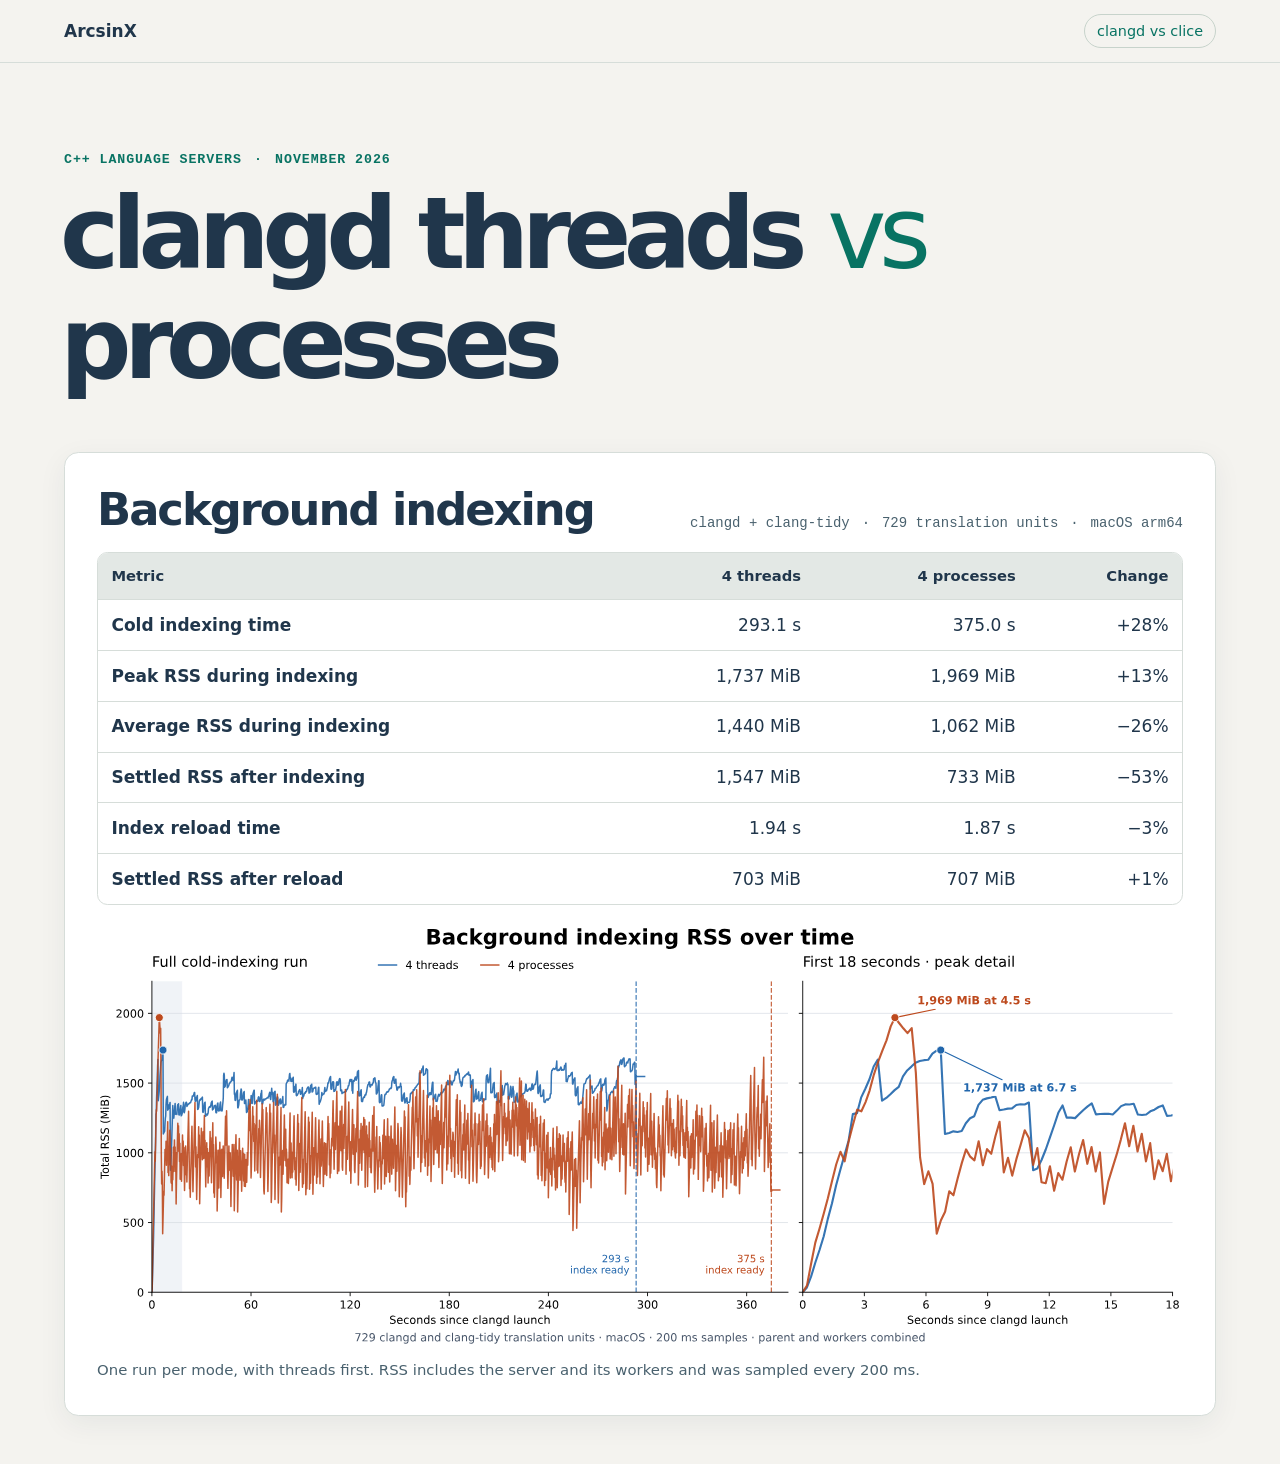
==== clangd-threads-vs-processes/index.html @ b86edfb2 "Publish clangd threads versus processes benchmark" ====
<!doctype html>
<html lang="en">
<head>
  <meta charset="utf-8">
  <meta name="viewport" content="width=device-width, initial-scale=1">
  <meta name="description" content="Background indexing time and memory for clangd with four threads or four worker processes.">
  <title>clangd threads vs processes</title>
  <link rel="canonical" href="https://arcsinx.github.io/clangd-threads-vs-processes/">
  <link rel="stylesheet" href="../clangd-vs-clice/style.css">
  <style>
    main { padding-bottom: 3rem; }
    .comparison { margin-top: 1.1rem; border: 1px solid var(--line); border-radius: .65rem; }
    .comparison table { min-width: 29rem; }
    .comparison :is(td, th):not(:first-child) { text-align: right; font-variant-numeric: tabular-nums; white-space: nowrap; }
    figure { margin: 1.25rem 0 0; }
    .plot { display: block; }
    .plot img { display: block; width: 100%; min-width: 46rem; height: auto; }
  </style>
</head>
<body>
  <a class="skip" href="#benchmark">Skip to benchmark</a>
  <header class="site-header">
    <div class="wrap header-inner">
      <a class="brand" href="https://github.com/ArcsinX">ArcsinX</a>
      <nav aria-label="Related benchmark"><a href="../clangd-vs-clice/">clangd vs clice</a></nav>
    </div>
  </header>
  <main>
    <div class="wrap intro">
      <p class="eyebrow">C++ language servers <span>·</span> November 2026</p>
      <h1>clangd threads <em>vs</em> processes</h1>
    </div>
    <section class="wrap benchmark" id="benchmark" aria-labelledby="benchmark-title">
      <div class="benchmark-heading">
        <h2 id="benchmark-title">Background indexing</h2>
        <p class="scope">clangd + clang-tidy <span>·</span> 729 translation units <span>·</span> macOS arm64</p>
      </div>
      <div class="table-scroll comparison" tabindex="0" role="region" aria-label="Indexing comparison">
        <table>
          <thead><tr><th scope="col">Metric</th><th scope="col">4 threads</th><th scope="col">4 processes</th><th scope="col">Change</th></tr></thead>
          <tbody>
            <tr><th scope="row">Cold indexing time</th><td>293.1 s</td><td>375.0 s</td><td>+28%</td></tr>
            <tr><th scope="row">Peak RSS during indexing</th><td>1,737 MiB</td><td>1,969 MiB</td><td>+13%</td></tr>
            <tr><th scope="row">Average RSS during indexing</th><td>1,440 MiB</td><td>1,062 MiB</td><td>−26%</td></tr>
            <tr><th scope="row">Settled RSS after indexing</th><td>1,547 MiB</td><td>733 MiB</td><td>−53%</td></tr>
            <tr><th scope="row">Index reload time</th><td>1.94 s</td><td>1.87 s</td><td>−3%</td></tr>
            <tr><th scope="row">Settled RSS after reload</th><td>703 MiB</td><td>707 MiB</td><td>+1%</td></tr>
          </tbody>
        </table>
      </div>
      <figure>
        <div class="table-scroll" tabindex="0" role="region" aria-label="RSS over time plot">
          <a class="plot" href="rss-over-time.svg">
            <img src="rss-over-time.svg" alt="RSS traces. Four processes peaked at 1,969 MiB after 4.5 seconds. Four threads peaked at 1,737 MiB after 6.7 seconds.">
          </a>
        </div>
        <figcaption class="chart-caption">One run per mode, with threads first. RSS includes the server and its workers and was sampled every 200 ms.</figcaption>
      </figure>
    </section>
  </main>
</body>
</html>
---- clangd-vs-clice/style.css ----
:root {
  color-scheme: light;
  --paper: #f4f3ef;
  --panel: #fff;
  --ink: #20364b;
  --muted: #49616e;
  --line: #d6ddd9;
  --teal: #087363;
  --teal-wash: #e5ece6;
  --copper: #a45332;
  --mono: Menlo, Consolas, "Liberation Mono", monospace;
  --shadow: 0 8px 28px #132a3810;
}
* { box-sizing: border-box; }
html { scroll-behavior: smooth; }
body {
  margin: 0;
  background: var(--paper);
  color: var(--ink);
  font: 1.0625rem/1.6 system-ui, -apple-system, sans-serif;
}
a { color: var(--teal); text-underline-offset: .19em; }
a:hover { text-decoration-thickness: 2px; }
a:focus-visible, summary:focus-visible, [tabindex]:focus-visible {
  outline: 2px solid var(--teal);
  outline-offset: 4px;
}
h1, h2, h3, p { margin: 0; }
h1, h2, h3 { line-height: 1.1; }
h1 {
  font-size: clamp(3rem, 8vw, 6.25rem);
  font-weight: 740;
  letter-spacing: -.075em;
  margin-left: -.04em;
}
h1 em { color: var(--teal); font-style: normal; font-weight: 480; }
h2 { font-size: clamp(1.85rem, 4.2vw, 2.8rem); font-weight: 690; letter-spacing: -.045em; }
h3 { font-size: 1.32rem; letter-spacing: -.02em; }
code {
  background: #e5e9e5;
  border-radius: .25rem;
  padding: .07em .28em;
  font: .85em/1.3 var(--mono);
  overflow-wrap: anywhere;
  box-decoration-break: clone;
  -webkit-box-decoration-break: clone;
}
.wrap { width: min(100% - 3.75rem, 72rem); margin-inline: auto; }
.skip { position: absolute; left: 1rem; top: -6rem; z-index: 5; background: var(--panel); padding: .6rem; }
.skip:focus { top: .5rem; }
.site-header { border-bottom: 1px solid var(--line); }
.header-inner, .footer {
  display: flex;
  align-items: center;
  justify-content: space-between;
  gap: 1rem;
  padding-block: .9rem;
}
.brand { color: var(--ink); font-weight: 750; text-decoration: none; }
nav { display: flex; flex-wrap: wrap; gap: .35rem .5rem; }
nav a {
  padding: .27rem .75rem;
  border: 1px solid #c7d3cb;
  border-radius: 2rem;
  font-size: .9rem;
  text-decoration: none;
}
nav a:hover { background: var(--teal-wash); text-decoration: underline; }
.brand:hover { text-decoration: underline; }
.intro { padding-block: clamp(2.8rem, 7vw, 5.4rem) clamp(1.9rem, 5vw, 3.35rem); }
.eyebrow {
  margin-bottom: .55rem;
  color: var(--teal);
  font: 650 .83rem/1.5 var(--mono);
  letter-spacing: .07em;
  text-transform: uppercase;
}
.eyebrow span, .provenance span, .scope span { margin-inline: .25em; }
.deck { margin-top: 1rem; max-width: 43rem; font-size: clamp(1.125rem, 2.2vw, 1.33rem); }
.byline { max-width: 43rem; margin-top: .85rem; color: var(--muted); }
.byline span { display: block; color: var(--ink); font-weight: 680; margin-top: .3rem; }
.release-claim {
  max-width: 48rem;
  margin: 1.5rem 0 0;
  padding: .75rem 1rem;
  background: var(--teal-wash);
  border-left: .25rem solid #329982;
  border-radius: 0 .55rem .55rem 0;
}
.release-claim blockquote { margin: 0; font-weight: 620; }
.release-claim figcaption { margin-top: .23rem; font-size: .9rem; }
.claim-response { max-width: 46rem; margin-top: .8rem; color: var(--muted); }
.provenance, .scope { color: var(--muted); font: .875rem/1.5 var(--mono); }
.provenance { margin-top: 1.1rem; }
.benchmark {
  background: var(--panel);
  border: 1px solid var(--line);
  border-radius: .9rem;
  box-shadow: var(--shadow);
  padding: clamp(1rem, 3.5vw, 2rem);
}
.benchmark-heading { display: flex; justify-content: space-between; gap: .6rem 1rem; align-items: end; flex-wrap: wrap; }
.benchmark-note { margin-top: .85rem; max-width: 53rem; }
.metrics { display: grid; grid-template-columns: repeat(4, minmax(0, 1fr)); gap: .7rem; margin-top: 1.2rem; }
.metric { min-width: 0; padding: .95rem; background: #f6f8f5; border: 1px solid var(--line); border-radius: .65rem; }
.metric h3 { font-size: 1.03rem; margin-bottom: .95rem; letter-spacing: 0; }
.bar-row + .bar-row { margin-top: .85rem; }
.bar-label {
  display: flex;
  justify-content: space-between;
  gap: .25rem;
  margin-bottom: .28rem;
  color: var(--muted);
  font: .85rem/1.4 var(--mono);
}
.bar-label strong { color: var(--ink); text-align: right; }
.track { height: .49rem; background: #dce5df; border-radius: .2rem; overflow: hidden; }
.bar { height: 100%; background: var(--teal); }
.bar.clice { background: var(--copper); }
.chart-caption { max-width: 55rem; margin-top: .75rem; color: var(--muted); font-size: .93rem; }
.runs, .commit-method { margin-top: .85rem; border-top: 1px solid var(--line); }
summary { color: var(--teal); cursor: pointer; padding: .65rem 0; font-weight: 670; }
.runs table { min-width: 56rem; }
.index-tradeoff, .warm-scenarios { max-width: 55rem; margin-top: 1rem; }
.index-tradeoff p + p, .warm-scenarios p { margin-top: .55rem; }
.benchmark-paragraph { max-width: 55rem; margin-top: .85rem; }
.runs td, .runs th { padding: .55rem .65rem; }
.article { padding-bottom: 3.3rem; }
.section { padding-top: clamp(2rem, 5vw, 3.8rem); }
.section + .section { margin-top: 2.6rem; border-top: 1px solid var(--line); }
.section-intro, .section > p:not(.eyebrow) { margin-top: .8rem; max-width: 52rem; }
.ease { max-width: 52rem; margin-top: 1.25rem; padding-top: .9rem; border-top: 1px solid var(--line); }
.ease p, .check-cost p { margin-top: .55rem; }
.table-scroll { overflow-x: auto; }
.feature-table {
  margin-top: 1.3rem;
  background: var(--panel);
  border: 1px solid var(--line);
  border-radius: .75rem;
  box-shadow: var(--shadow);
}
table { width: 100%; border-collapse: collapse; text-align: left; }
.feature-table table { min-width: 41rem; }
thead { background: #e3e8e5; font-size: .92rem; }
th, td { vertical-align: top; padding: .78rem .84rem; border-bottom: 1px solid var(--line); line-height: 1.46; }
tbody tr:last-child > * { border-bottom: 0; }
.feature-table th[scope="row"] { width: 22%; }
.feature-table td { width: 39%; }
.feature-table td a { display: block; width: fit-content; font-size: .9rem; margin-top: .23rem; }
.check-cost { margin-top: 1.4rem; max-width: 50rem; }
.columns { display: grid; grid-template-columns: 1fr 1fr; gap: 1rem; margin-block: 1.2rem; }
.columns article { background: var(--panel); border: 1px solid var(--line); border-radius: .7rem; padding: 1.15rem; }
.columns p { margin-top: .62rem; }
.sources { display: flex; flex-wrap: wrap; gap: .2rem .9rem; font-size: .9rem; }
.commit-method { max-width: 51rem; }
.commit-method .sources { margin-top: .4rem; }
.method { margin: 1.2rem 0; }
.method > div { display: grid; grid-template-columns: 10rem minmax(0, 1fr); gap: .4rem 1rem; border-top: 1px solid var(--line); padding-block: .7rem; }
dt { font-weight: 690; }
dd { margin: 0; max-width: 51rem; }
.button {
  display: inline-block;
  padding: .52rem .85rem;
  background: var(--panel);
  border: 1px solid #b7c9bd;
  border-radius: .45rem;
  font-weight: 650;
}
footer { border-top: 1px solid var(--line); color: var(--muted); }
@media (max-width: 58rem) {
  .metrics { grid-template-columns: repeat(2, minmax(0, 1fr)); }
}
@media (max-width: 39rem) {
  .wrap { width: calc(100% - 1.75rem); }
  .header-inner { align-items: start; flex-direction: column; gap: .35rem; }
  .columns, .method > div { grid-template-columns: 1fr; }
  .metrics { grid-template-columns: 1fr; }
  .metric { display: grid; grid-template-columns: 1fr 1fr; gap: .4rem .75rem; }
  .metric h3 { grid-column: 1 / -1; margin-bottom: .12rem; }
  .bar-row + .bar-row { margin-top: 0; }
  th, td { padding: .6rem; }
}
@media (prefers-reduced-motion: reduce) { html { scroll-behavior: auto; } }
@media print {
  .site-header, footer { display: none; }
  .wrap { width: 100%; }
  .benchmark, .feature-table { box-shadow: none; }
}
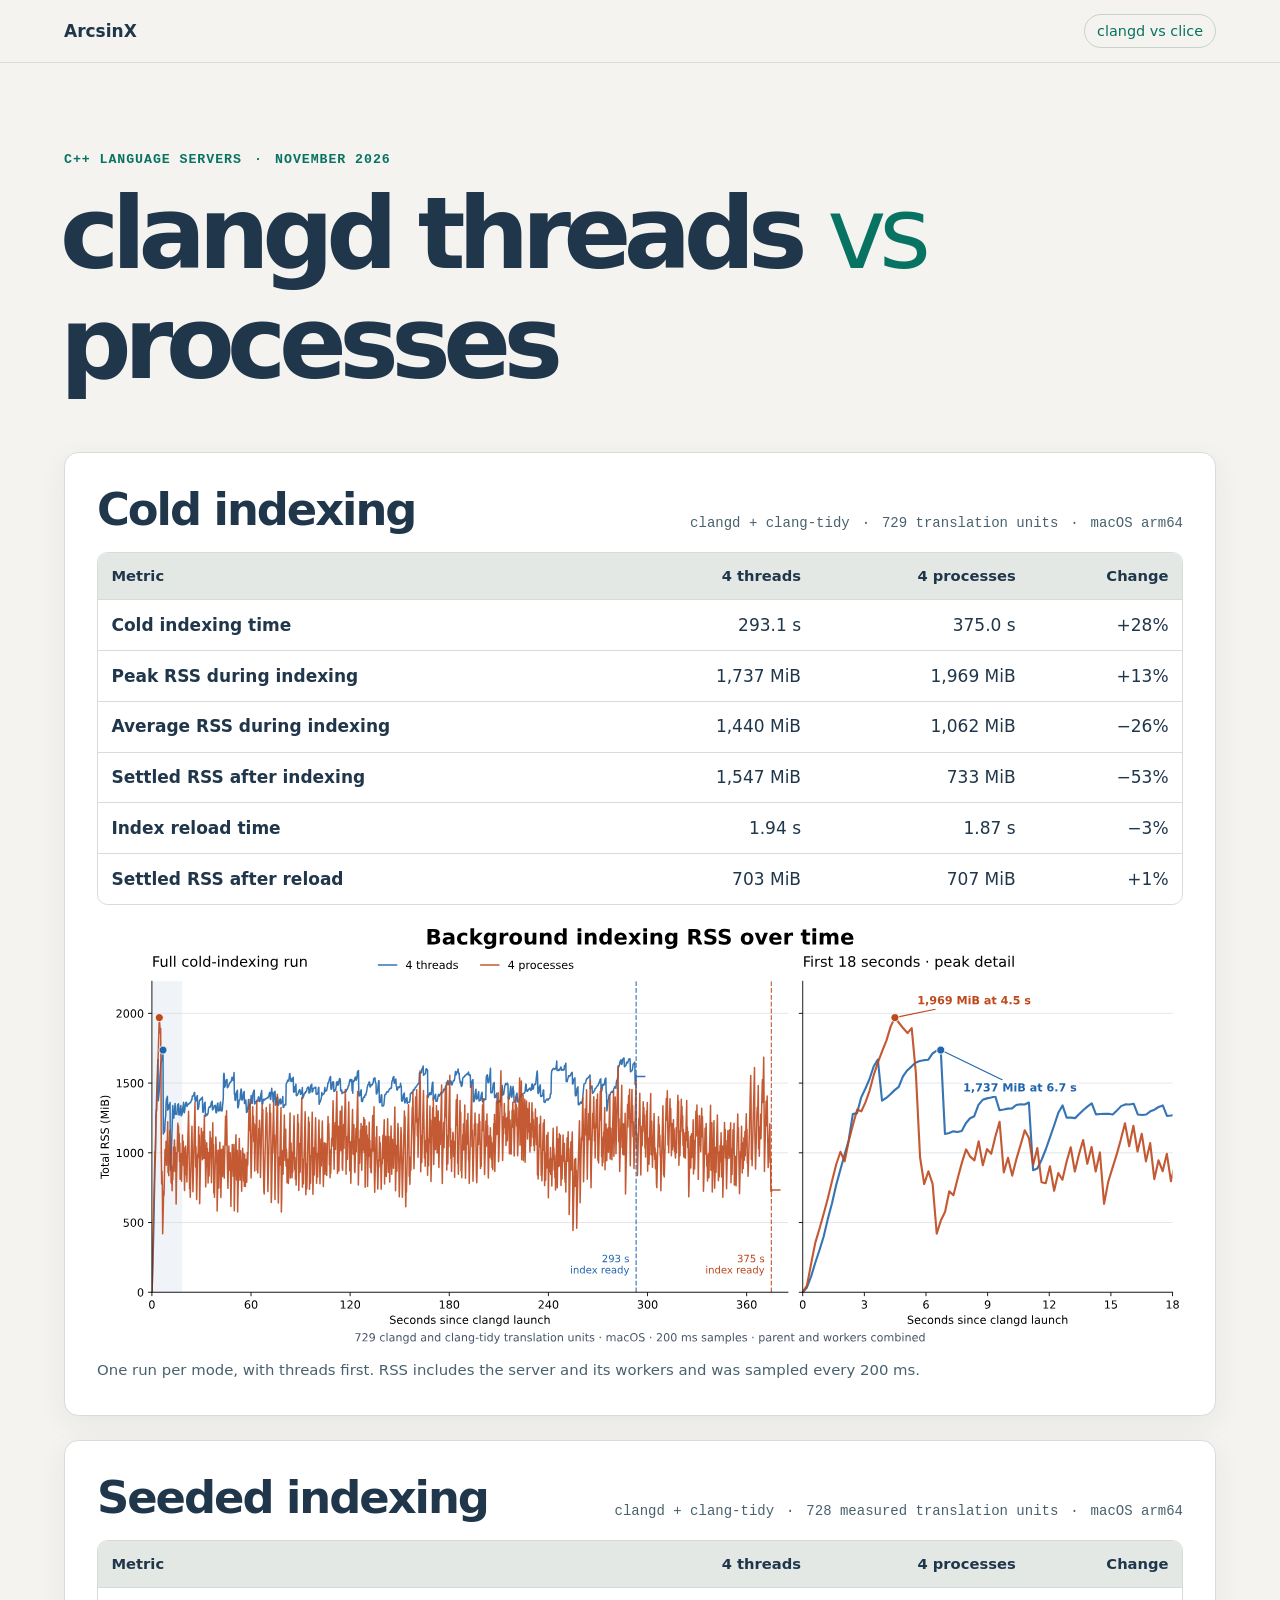
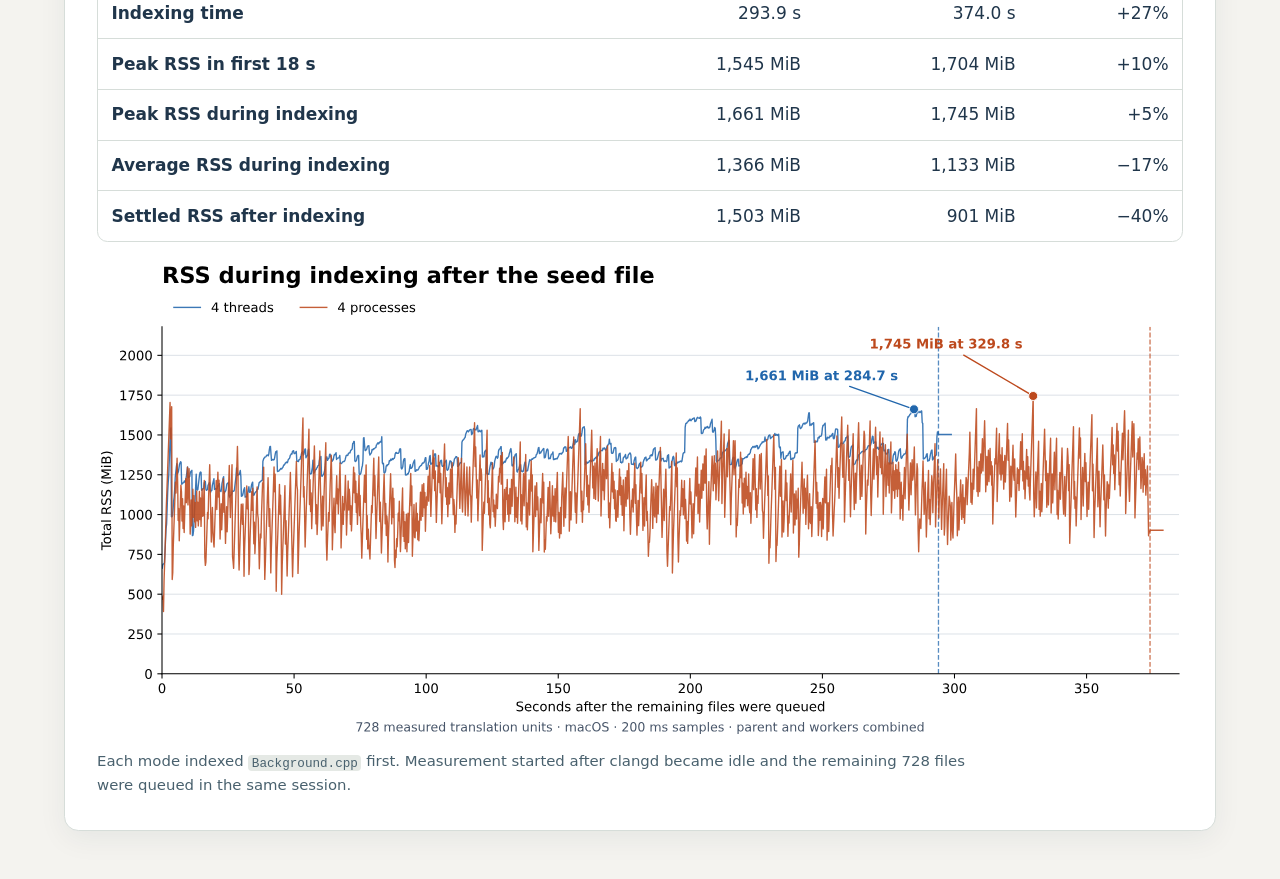
==== commit 8fd38ec9: "Add separate seeded indexing comparison" ====
--- a/clangd-threads-vs-processes/index.html
+++ b/clangd-threads-vs-processes/index.html
@@ -12,6 +12,7 @@
     .comparison { margin-top: 1.1rem; border: 1px solid var(--line); border-radius: .65rem; }
     .comparison table { min-width: 29rem; }
     .comparison :is(td, th):not(:first-child) { text-align: right; font-variant-numeric: tabular-nums; white-space: nowrap; }
+    .benchmark + .benchmark { margin-top: 1.5rem; }
     figure { margin: 1.25rem 0 0; }
     .plot { display: block; }
     .plot img { display: block; width: 100%; min-width: 46rem; height: auto; }
@@ -32,7 +33,7 @@
     </div>
     <section class="wrap benchmark" id="benchmark" aria-labelledby="benchmark-title">
       <div class="benchmark-heading">
-        <h2 id="benchmark-title">Background indexing</h2>
+        <h2 id="benchmark-title">Cold indexing</h2>
         <p class="scope">clangd + clang-tidy <span>·</span> 729 translation units <span>·</span> macOS arm64</p>
       </div>
       <div class="table-scroll comparison" tabindex="0" role="region" aria-label="Indexing comparison">
@@ -57,6 +58,32 @@
         <figcaption class="chart-caption">One run per mode, with threads first. RSS includes the server and its workers and was sampled every 200 ms.</figcaption>
       </figure>
     </section>
+    <section class="wrap benchmark" id="seeded" aria-labelledby="seeded-title">
+      <div class="benchmark-heading">
+        <h2 id="seeded-title">Seeded indexing</h2>
+        <p class="scope">clangd + clang-tidy <span>·</span> 728 measured translation units <span>·</span> macOS arm64</p>
+      </div>
+      <div class="table-scroll comparison" tabindex="0" role="region" aria-label="Seeded indexing comparison">
+        <table>
+          <thead><tr><th scope="col">Metric</th><th scope="col">4 threads</th><th scope="col">4 processes</th><th scope="col">Change</th></tr></thead>
+          <tbody>
+            <tr><th scope="row">Indexing time</th><td>293.9 s</td><td>374.0 s</td><td>+27%</td></tr>
+            <tr><th scope="row">Peak RSS in first 18 s</th><td>1,545 MiB</td><td>1,704 MiB</td><td>+10%</td></tr>
+            <tr><th scope="row">Peak RSS during indexing</th><td>1,661 MiB</td><td>1,745 MiB</td><td>+5%</td></tr>
+            <tr><th scope="row">Average RSS during indexing</th><td>1,366 MiB</td><td>1,133 MiB</td><td>−17%</td></tr>
+            <tr><th scope="row">Settled RSS after indexing</th><td>1,503 MiB</td><td>901 MiB</td><td>−40%</td></tr>
+          </tbody>
+        </table>
+      </div>
+      <figure>
+        <div class="table-scroll" tabindex="0" role="region" aria-label="Seeded RSS over time plot">
+          <a class="plot" href="rss-seeded.svg">
+            <img src="rss-seeded.svg" alt="Seeded RSS traces. Four threads peaked at 1,661 MiB after 284.7 seconds. Four processes peaked at 1,745 MiB after 329.8 seconds.">
+          </a>
+        </div>
+        <figcaption class="chart-caption">Each mode indexed <code>Background.cpp</code> first. Measurement started after clangd became idle and the remaining 728 files were queued in the same session.</figcaption>
+      </figure>
+    </section>
   </main>
 </body>
 </html>
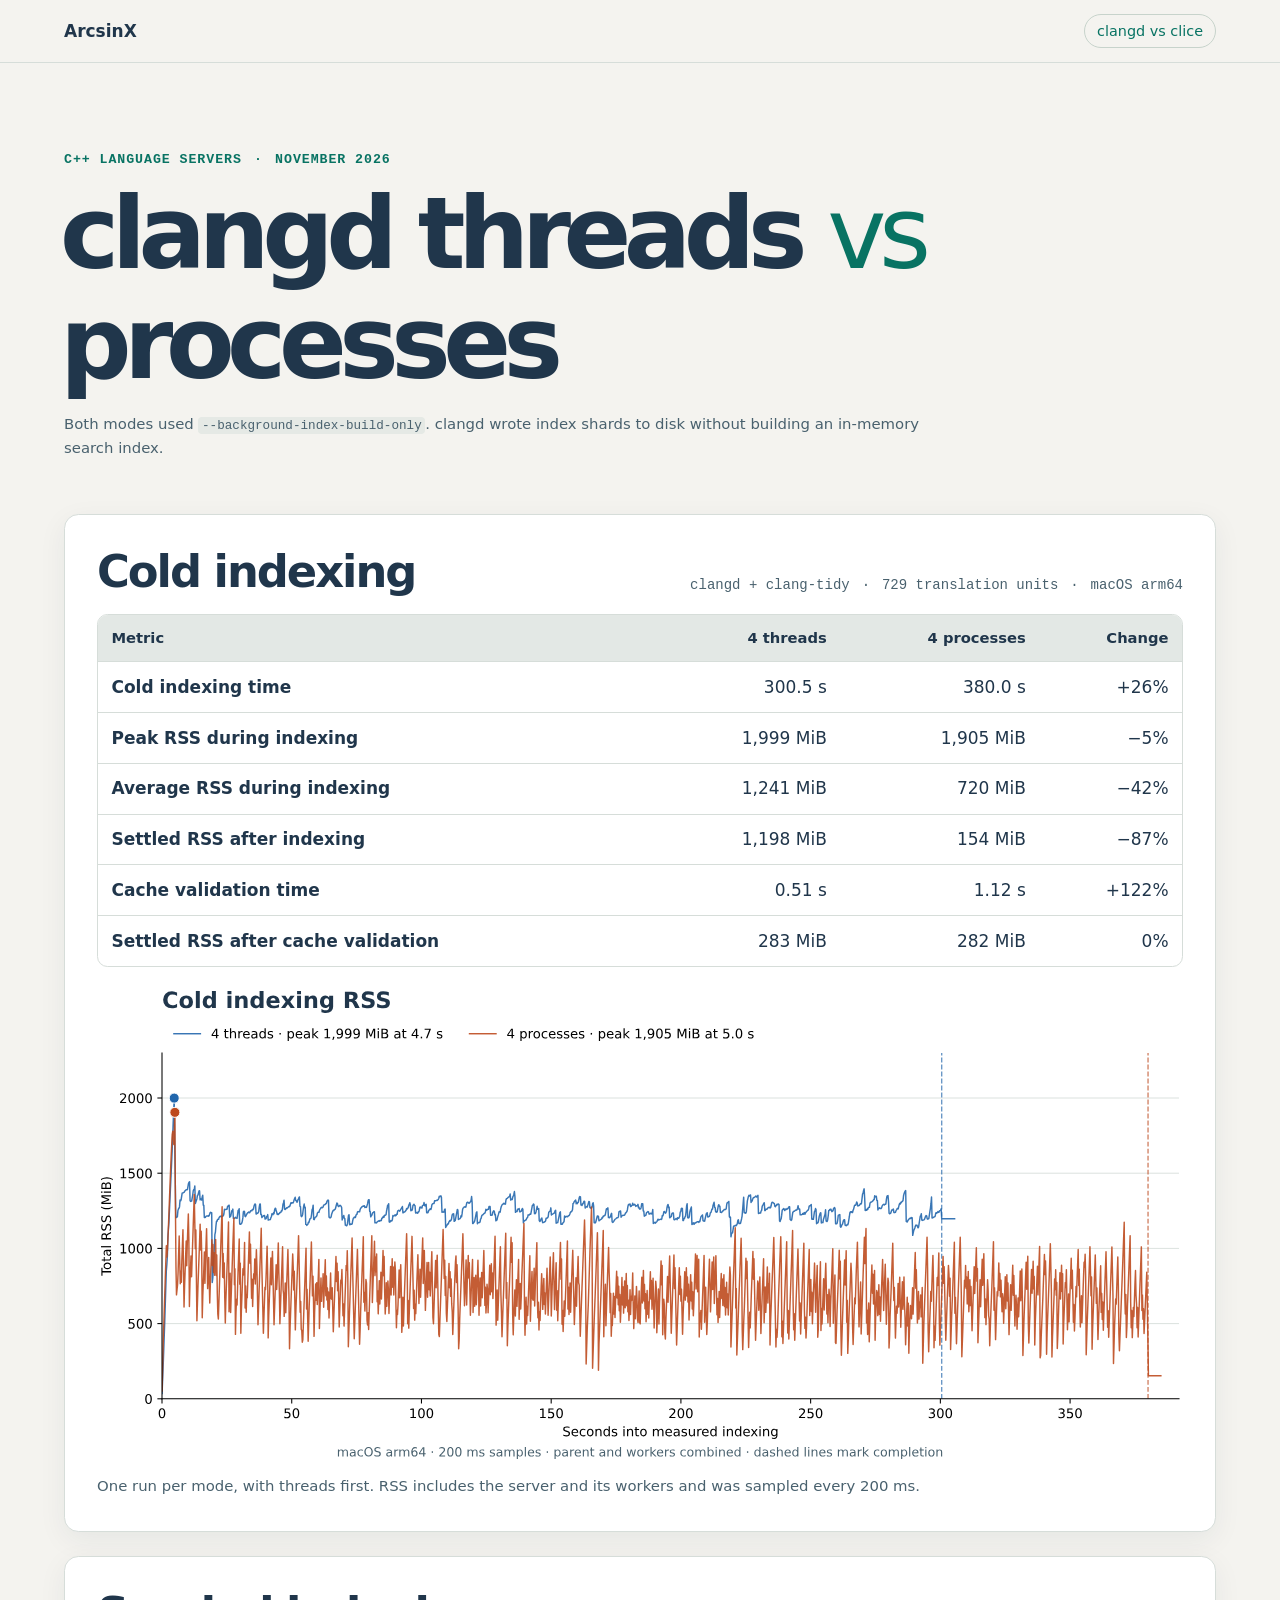
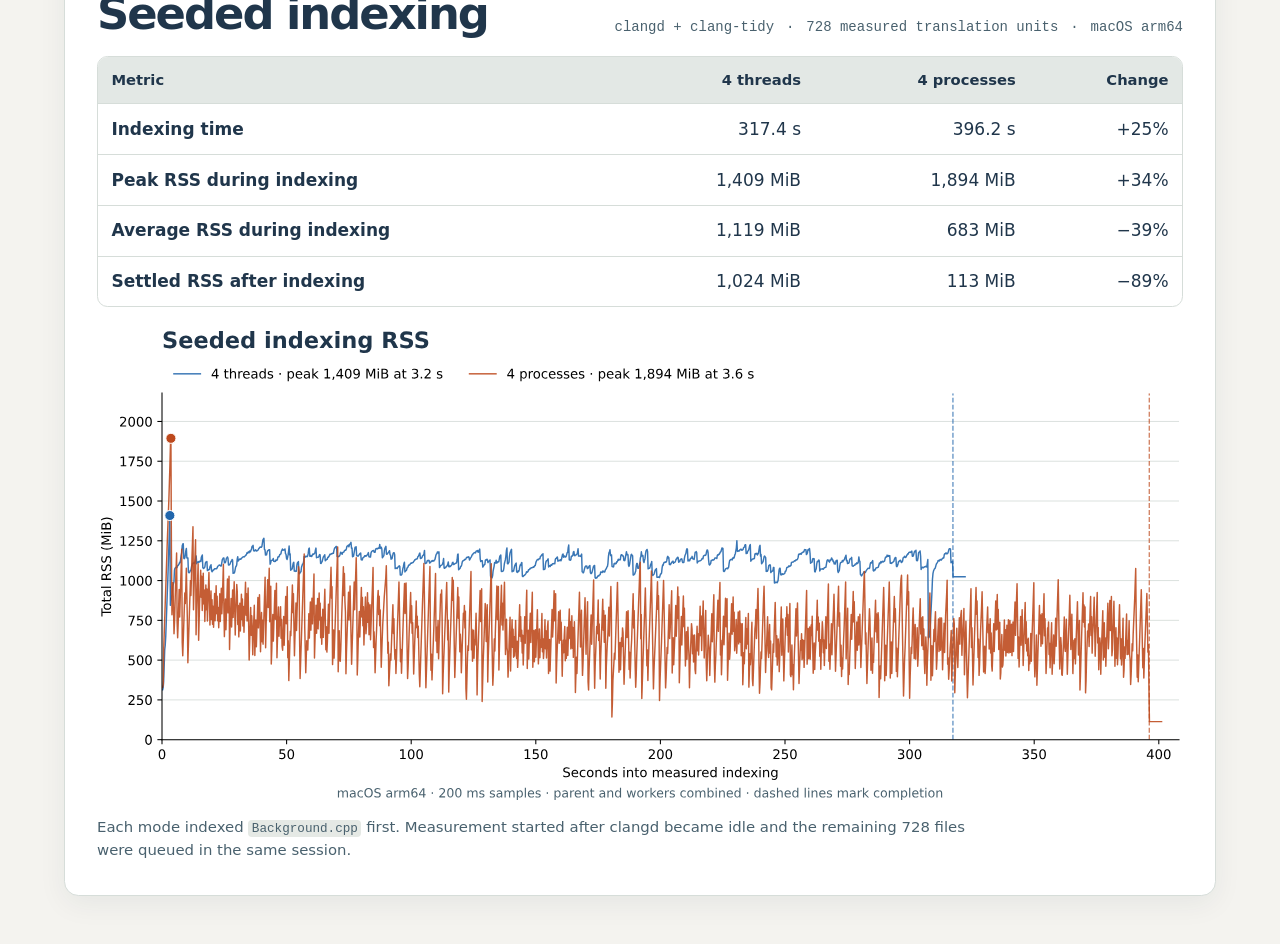
==== commit ea31ae51: "Use disk-only indexing measurements in benchmark" ====
--- a/clangd-threads-vs-processes/index.html
+++ b/clangd-threads-vs-processes/index.html
@@ -13,6 +13,7 @@
     .comparison table { min-width: 29rem; }
     .comparison :is(td, th):not(:first-child) { text-align: right; font-variant-numeric: tabular-nums; white-space: nowrap; }
     .benchmark + .benchmark { margin-top: 1.5rem; }
+    .method-note { margin-top: .9rem; }
     figure { margin: 1.25rem 0 0; }
     .plot { display: block; }
     .plot img { display: block; width: 100%; min-width: 46rem; height: auto; }
@@ -30,6 +31,7 @@
     <div class="wrap intro">
       <p class="eyebrow">C++ language servers <span>·</span> November 2026</p>
       <h1>clangd threads <em>vs</em> processes</h1>
+      <p class="chart-caption method-note">Both modes used <code>--background-index-build-only</code>. clangd wrote index shards to disk without building an in-memory search index.</p>
     </div>
     <section class="wrap benchmark" id="benchmark" aria-labelledby="benchmark-title">
       <div class="benchmark-heading">
@@ -40,19 +42,19 @@
         <table>
           <thead><tr><th scope="col">Metric</th><th scope="col">4 threads</th><th scope="col">4 processes</th><th scope="col">Change</th></tr></thead>
           <tbody>
-            <tr><th scope="row">Cold indexing time</th><td>293.1 s</td><td>375.0 s</td><td>+28%</td></tr>
-            <tr><th scope="row">Peak RSS during indexing</th><td>1,737 MiB</td><td>1,969 MiB</td><td>+13%</td></tr>
-            <tr><th scope="row">Average RSS during indexing</th><td>1,440 MiB</td><td>1,062 MiB</td><td>−26%</td></tr>
-            <tr><th scope="row">Settled RSS after indexing</th><td>1,547 MiB</td><td>733 MiB</td><td>−53%</td></tr>
-            <tr><th scope="row">Index reload time</th><td>1.94 s</td><td>1.87 s</td><td>−3%</td></tr>
-            <tr><th scope="row">Settled RSS after reload</th><td>703 MiB</td><td>707 MiB</td><td>+1%</td></tr>
+            <tr><th scope="row">Cold indexing time</th><td>300.5 s</td><td>380.0 s</td><td>+26%</td></tr>
+            <tr><th scope="row">Peak RSS during indexing</th><td>1,999 MiB</td><td>1,905 MiB</td><td>−5%</td></tr>
+            <tr><th scope="row">Average RSS during indexing</th><td>1,241 MiB</td><td>720 MiB</td><td>−42%</td></tr>
+            <tr><th scope="row">Settled RSS after indexing</th><td>1,198 MiB</td><td>154 MiB</td><td>−87%</td></tr>
+            <tr><th scope="row">Cache validation time</th><td>0.51 s</td><td>1.12 s</td><td>+122%</td></tr>
+            <tr><th scope="row">Settled RSS after cache validation</th><td>283 MiB</td><td>282 MiB</td><td>0%</td></tr>
           </tbody>
         </table>
       </div>
       <figure>
         <div class="table-scroll" tabindex="0" role="region" aria-label="RSS over time plot">
           <a class="plot" href="rss-over-time.svg">
-            <img src="rss-over-time.svg" alt="RSS traces. Four processes peaked at 1,969 MiB after 4.5 seconds. Four threads peaked at 1,737 MiB after 6.7 seconds.">
+            <img src="rss-over-time.svg" alt="Four threads peaked at 1,999 MiB at 4.7 s. Four processes peaked at 1,905 MiB at 5.0 s.">
           </a>
         </div>
         <figcaption class="chart-caption">One run per mode, with threads first. RSS includes the server and its workers and was sampled every 200 ms.</figcaption>
@@ -67,18 +69,17 @@
         <table>
           <thead><tr><th scope="col">Metric</th><th scope="col">4 threads</th><th scope="col">4 processes</th><th scope="col">Change</th></tr></thead>
           <tbody>
-            <tr><th scope="row">Indexing time</th><td>293.9 s</td><td>374.0 s</td><td>+27%</td></tr>
-            <tr><th scope="row">Peak RSS in first 18 s</th><td>1,545 MiB</td><td>1,704 MiB</td><td>+10%</td></tr>
-            <tr><th scope="row">Peak RSS during indexing</th><td>1,661 MiB</td><td>1,745 MiB</td><td>+5%</td></tr>
-            <tr><th scope="row">Average RSS during indexing</th><td>1,366 MiB</td><td>1,133 MiB</td><td>−17%</td></tr>
-            <tr><th scope="row">Settled RSS after indexing</th><td>1,503 MiB</td><td>901 MiB</td><td>−40%</td></tr>
+            <tr><th scope="row">Indexing time</th><td>317.4 s</td><td>396.2 s</td><td>+25%</td></tr>
+            <tr><th scope="row">Peak RSS during indexing</th><td>1,409 MiB</td><td>1,894 MiB</td><td>+34%</td></tr>
+            <tr><th scope="row">Average RSS during indexing</th><td>1,119 MiB</td><td>683 MiB</td><td>−39%</td></tr>
+            <tr><th scope="row">Settled RSS after indexing</th><td>1,024 MiB</td><td>113 MiB</td><td>−89%</td></tr>
           </tbody>
         </table>
       </div>
       <figure>
         <div class="table-scroll" tabindex="0" role="region" aria-label="Seeded RSS over time plot">
           <a class="plot" href="rss-seeded.svg">
-            <img src="rss-seeded.svg" alt="Seeded RSS traces. Four threads peaked at 1,661 MiB after 284.7 seconds. Four processes peaked at 1,745 MiB after 329.8 seconds.">
+            <img src="rss-seeded.svg" alt="Four threads peaked at 1,409 MiB at 3.2 s. Four processes peaked at 1,894 MiB at 3.6 s.">
           </a>
         </div>
         <figcaption class="chart-caption">Each mode indexed <code>Background.cpp</code> first. Measurement started after clangd became idle and the remaining 728 files were queued in the same session.</figcaption>
